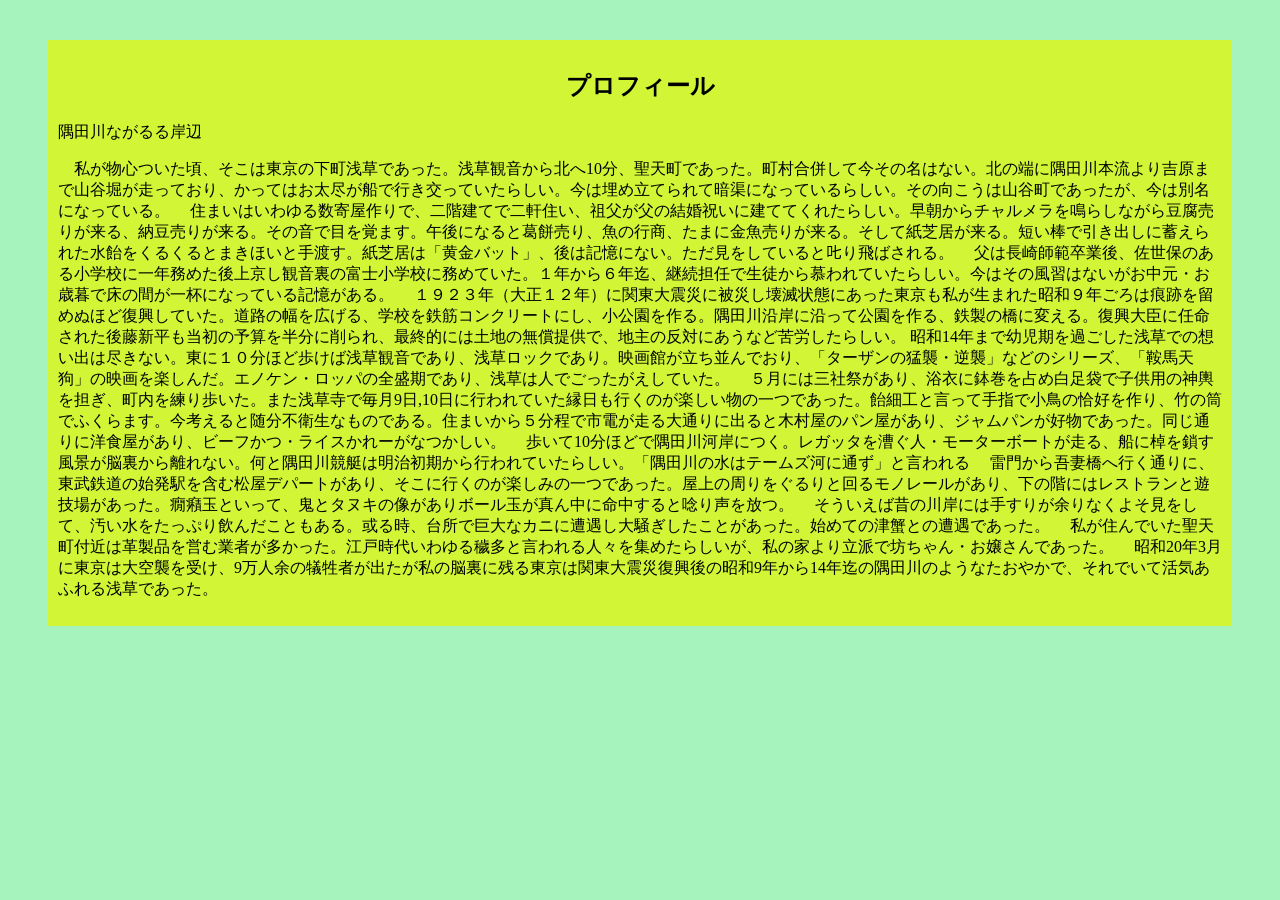
==== profile.html @ c8915d18 "〇〇を追加" ====
<!DOCTYPE html>
<html lang="ja">
<head>
    <meta charset="UTF-8">
    <meta name="viewport" content="width=device-width, initial-scale=1.0">
    <title>自己紹介</title>
    <link rel="stylesheet" href="style.css">

</head>
<body>
    <main>
        <h2>プロフィール</h2>
         <p>隅田川ながるる岸辺</p>

　私が物心ついた頃、そこは東京の下町浅草であった。浅草観音から北へ10分、聖天町であった。町村合併して今その名はない。北の端に隅田川本流より吉原まで山谷堀が走っており、かってはお太尽が船で行き交っていたらしい。今は埋め立てられて暗渠になっているらしい。その向こうは山谷町であったが、今は別名になっている。
　住まいはいわゆる数寄屋作りで、二階建てで二軒住い、祖父が父の結婚祝いに建ててくれたらしい。早朝からチャルメラを鳴らしながら豆腐売りが来る、納豆売りが来る。その音で目を覚ます。午後になると葛餅売り、魚の行商、たまに金魚売りが来る。そして紙芝居が来る。短い棒で引き出しに蓄えられた水飴をくるくるとまきほいと手渡す。紙芝居は「黄金バット」、後は記憶にない。ただ見をしていると𠮟り飛ばされる。
　父は長崎師範卒業後、佐世保のある小学校に一年務めた後上京し観音裏の富士小学校に務めていた。１年から６年迄、継続担任で生徒から慕われていたらしい。今はその風習はないがお中元・お歳暮で床の間が一杯になっている記憶がある。
　１９２３年（大正１２年）に関東大震災に被災し壊滅状態にあった東京も私が生まれた昭和９年ごろは痕跡を留めぬほど復興していた。道路の幅を広げる、学校を鉄筋コンクリートにし、小公園を作る。隅田川沿岸に沿って公園を作る、鉄製の橋に変える。復興大臣に任命された後藤新平も当初の予算を半分に削られ、最終的には土地の無償提供で、地主の反対にあうなど苦労したらしい。
昭和14年まで幼児期を過ごした浅草での想い出は尽きない。東に１０分ほど歩けば浅草観音であり、浅草ロックであり。映画館が立ち並んでおり、「ターザンの猛襲・逆襲」などのシリーズ、「鞍馬天狗」の映画を楽しんだ。エノケン・ロッパの全盛期であり、浅草は人でごったがえしていた。
　５月には三社祭があり、浴衣に鉢巻を占め白足袋で子供用の神輿を担ぎ、町内を練り歩いた。また浅草寺で毎月9日,10日に行われていた縁日も行くのが楽しい物の一つであった。飴細工と言って手指で小鳥の恰好を作り、竹の筒でふくらます。今考えると随分不衛生なものである。住まいから５分程で市電が走る大通りに出ると木村屋のパン屋があり、ジャムパンが好物であった。同じ通りに洋食屋があり、ビーフかつ・ライスかれーがなつかしい。
　歩いて10分ほどで隅田川河岸につく。レガッタを漕ぐ人・モーターボートが走る、船に棹を鎖す風景が脳裏から離れない。何と隅田川競艇は明治初期から行われていたらしい。「隅田川の水はテームズ河に通ず」と言われる
　雷門から吾妻橋へ行く通りに、東武鉄道の始発駅を含む松屋デパートがあり、そこに行くのが楽しみの一つであった。屋上の周りをぐるりと回るモノレールがあり、下の階にはレストランと遊技場があった。癇癪玉といって、鬼とタヌキの像がありボール玉が真ん中に命中すると唸り声を放つ。
　そういえば昔の川岸には手すりが余りなくよそ見をして、汚い水をたっぷり飲んだこともある。或る時、台所で巨大なカニに遭遇し大騒ぎしたことがあった。始めての津蟹との遭遇であった。
　私が住んでいた聖天町付近は革製品を営む業者が多かった。江戸時代いわゆる穢多と言われる人々を集めたらしいが、私の家より立派で坊ちゃん・お嬢さんであった。
　昭和20年3月に東京は大空襲を受け、9万人余の犠牲者が出たが私の脳裏に残る東京は関東大震災復興後の昭和9年から14年迄の隅田川のようなたおやかで、それでいて活気あふれる浅草であった。<br></p> 

    </main>
</body>
</html>
---- style.css ----
body{
    background-color: rgb(167, 243, 190);
   
}

header{
    background-color: rgb(182, 245, 255);
    border: 5px solid rgb(0, 0, 0);
    margin-bottom: 10px;
     display: flex;
     justify-content: center; /* 水平方向の中央寄せ */
     align-items: center;    /* 垂直方向の中央寄せ */
}
footer{
    background-color: rgb(98, 75, 231);
    border: 5px solid rgb(0, 0, 0);
    color: rgb(255, 255, 255);
    text-align:center;
    margin-top: 10px;
}
footer>h4{
    background-color: none;
    background-color: rgb(98, 75, 231);
    
}
.container {
    width: 100%;
    height: 300px;
    display: flex;
    flex-direction: row-reverse;
  }
  .body {
    width: 48%;
    background-color: rgb(210, 245, 54);
    margin: 0px 10px 0px 10px;
    border: 5px solid rgb(0, 0, 0);
   }
  .topcontent {
      //text-align: center;
  }
  .bottomcontent {
    //background-color: rgb(250, 116, 149);
  }
  .side {
    width: 20%;
    background-color: pink;
    border: 5px solid rgb(0, 0, 0);
  }
  .topside{
    background-color: rgb(243, 111, 212);
    
  }
  .bottomside{
    background-color: rgb(168, 243, 111);
  }
  .leftside {
    width: 30%;
    background-color: rgb(251, 247, 161);
    border: 5px solid rgb(0, 0, 0);
  }
  h1{
    /*background-color: rgb(209, 255, 182);*/
  }
  h4{
    background-color: rgb(210, 245, 54);
  }
  h2{
    background-color: rgb(210, 245, 54);
    text-align: center; /* 水平方向の中央寄せ */
  }
  main{
    background-color: rgb(210, 245, 54);
    
    margin: 40px;
    padding: 10px;
  }
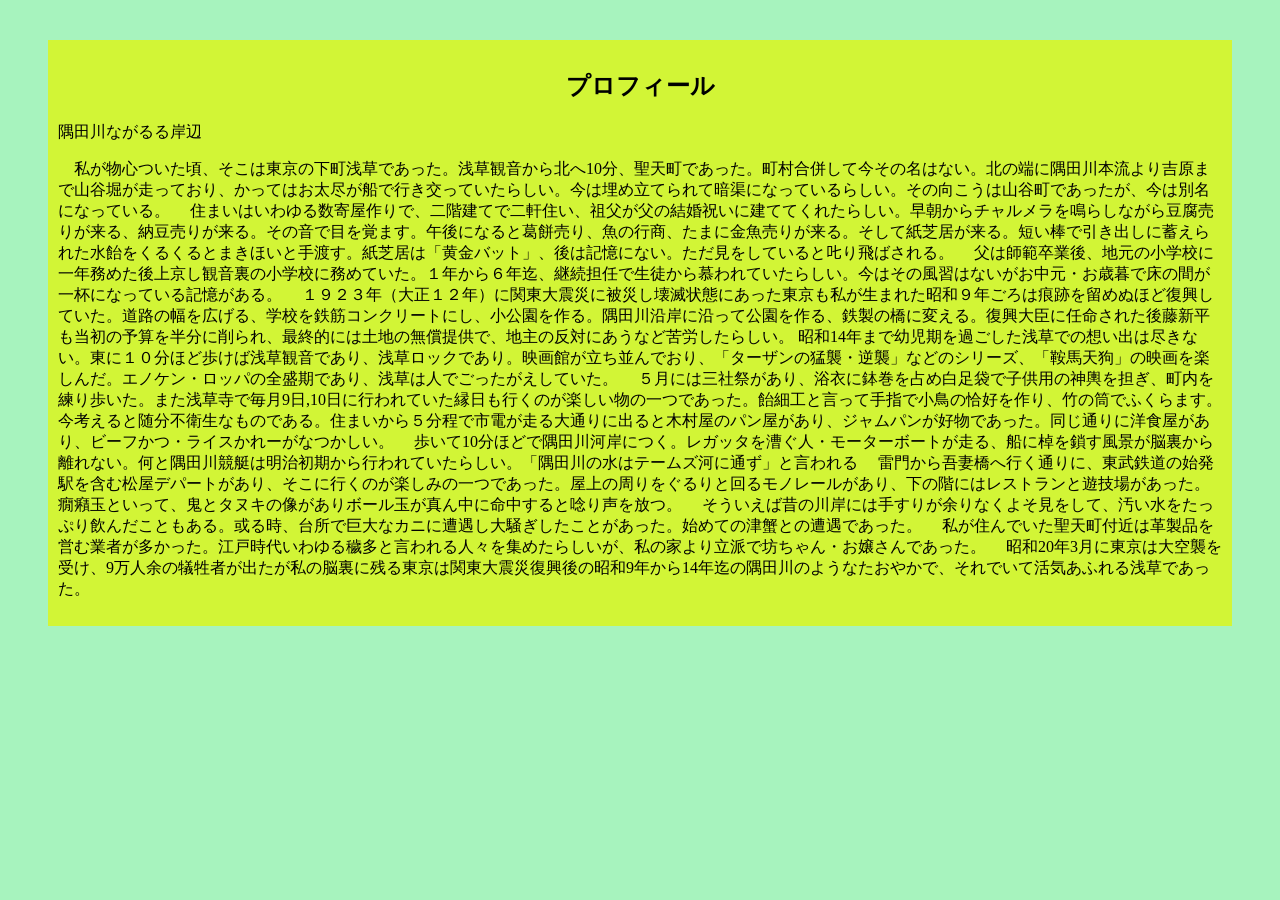
==== commit c6393797: "〇〇を追加" ====
--- a/profile.html
+++ b/profile.html
@@ -14,7 +14,7 @@
 
 　私が物心ついた頃、そこは東京の下町浅草であった。浅草観音から北へ10分、聖天町であった。町村合併して今その名はない。北の端に隅田川本流より吉原まで山谷堀が走っており、かってはお太尽が船で行き交っていたらしい。今は埋め立てられて暗渠になっているらしい。その向こうは山谷町であったが、今は別名になっている。
 　住まいはいわゆる数寄屋作りで、二階建てで二軒住い、祖父が父の結婚祝いに建ててくれたらしい。早朝からチャルメラを鳴らしながら豆腐売りが来る、納豆売りが来る。その音で目を覚ます。午後になると葛餅売り、魚の行商、たまに金魚売りが来る。そして紙芝居が来る。短い棒で引き出しに蓄えられた水飴をくるくるとまきほいと手渡す。紙芝居は「黄金バット」、後は記憶にない。ただ見をしていると𠮟り飛ばされる。
-　父は長崎師範卒業後、佐世保のある小学校に一年務めた後上京し観音裏の富士小学校に務めていた。１年から６年迄、継続担任で生徒から慕われていたらしい。今はその風習はないがお中元・お歳暮で床の間が一杯になっている記憶がある。
+　父は師範卒業後、地元の小学校に一年務めた後上京し観音裏の小学校に務めていた。１年から６年迄、継続担任で生徒から慕われていたらしい。今はその風習はないがお中元・お歳暮で床の間が一杯になっている記憶がある。
 　１９２３年（大正１２年）に関東大震災に被災し壊滅状態にあった東京も私が生まれた昭和９年ごろは痕跡を留めぬほど復興していた。道路の幅を広げる、学校を鉄筋コンクリートにし、小公園を作る。隅田川沿岸に沿って公園を作る、鉄製の橋に変える。復興大臣に任命された後藤新平も当初の予算を半分に削られ、最終的には土地の無償提供で、地主の反対にあうなど苦労したらしい。
 昭和14年まで幼児期を過ごした浅草での想い出は尽きない。東に１０分ほど歩けば浅草観音であり、浅草ロックであり。映画館が立ち並んでおり、「ターザンの猛襲・逆襲」などのシリーズ、「鞍馬天狗」の映画を楽しんだ。エノケン・ロッパの全盛期であり、浅草は人でごったがえしていた。
 　５月には三社祭があり、浴衣に鉢巻を占め白足袋で子供用の神輿を担ぎ、町内を練り歩いた。また浅草寺で毎月9日,10日に行われていた縁日も行くのが楽しい物の一つであった。飴細工と言って手指で小鳥の恰好を作り、竹の筒でふくらます。今考えると随分不衛生なものである。住まいから５分程で市電が走る大通りに出ると木村屋のパン屋があり、ジャムパンが好物であった。同じ通りに洋食屋があり、ビーフかつ・ライスかれーがなつかしい。
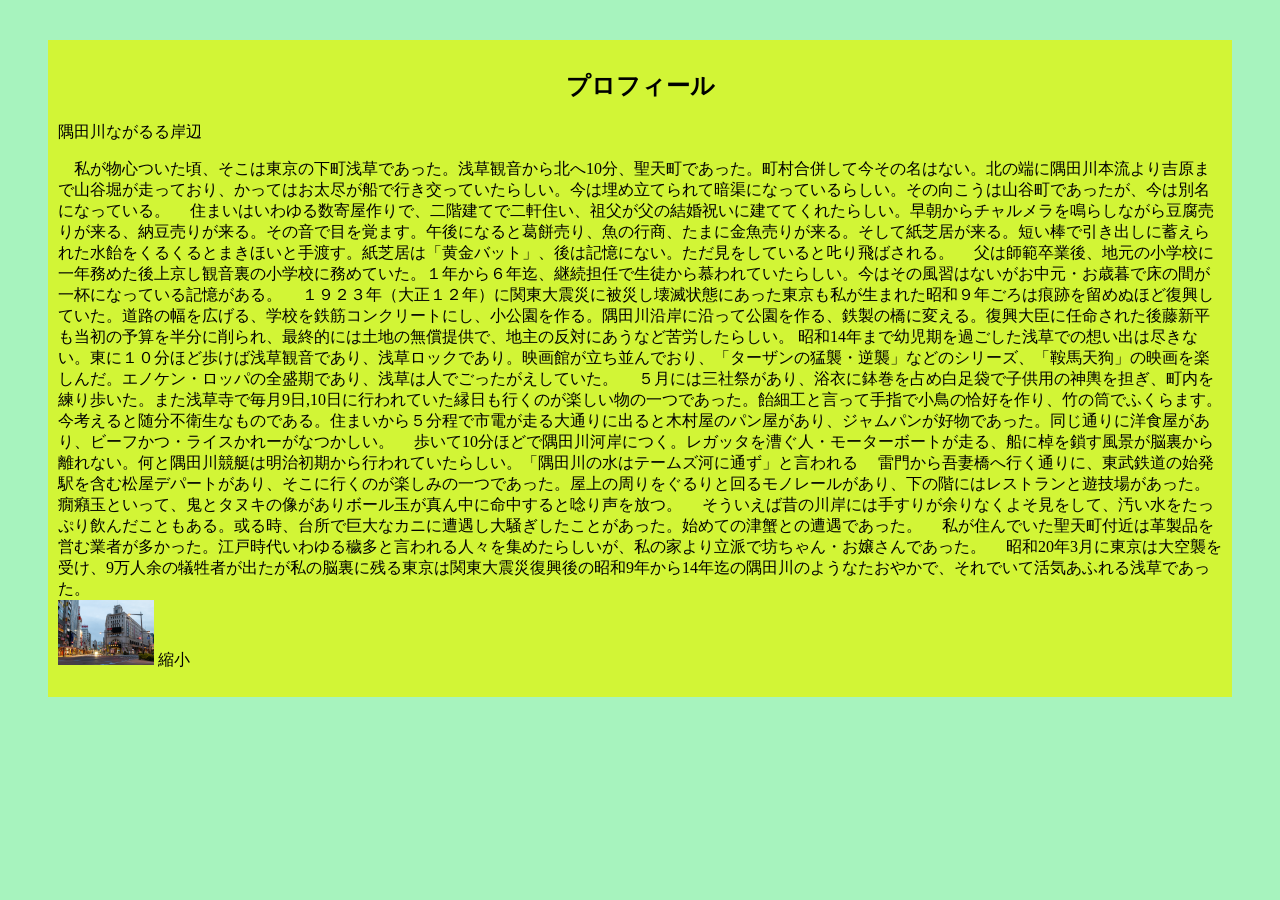
==== commit 10dab50e: "〇〇を追加" ====
--- a/profile.html
+++ b/profile.html
@@ -22,7 +22,9 @@
 　雷門から吾妻橋へ行く通りに、東武鉄道の始発駅を含む松屋デパートがあり、そこに行くのが楽しみの一つであった。屋上の周りをぐるりと回るモノレールがあり、下の階にはレストランと遊技場があった。癇癪玉といって、鬼とタヌキの像がありボール玉が真ん中に命中すると唸り声を放つ。
 　そういえば昔の川岸には手すりが余りなくよそ見をして、汚い水をたっぷり飲んだこともある。或る時、台所で巨大なカニに遭遇し大騒ぎしたことがあった。始めての津蟹との遭遇であった。
 　私が住んでいた聖天町付近は革製品を営む業者が多かった。江戸時代いわゆる穢多と言われる人々を集めたらしいが、私の家より立派で坊ちゃん・お嬢さんであった。
-　昭和20年3月に東京は大空襲を受け、9万人余の犠牲者が出たが私の脳裏に残る東京は関東大震災復興後の昭和9年から14年迄の隅田川のようなたおやかで、それでいて活気あふれる浅草であった。<br></p> 
+　昭和20年3月に東京は大空襲を受け、9万人余の犠牲者が出たが私の脳裏に残る東京は関東大震災復興後の昭和9年から14年迄の隅田川のようなたおやかで、それでいて活気あふれる浅草であった。<br>
+<img src="松屋.jpg" alt="写真" width="96" height="65"> <span>縮小</span>
+</p> 
 
     </main>
 </body>
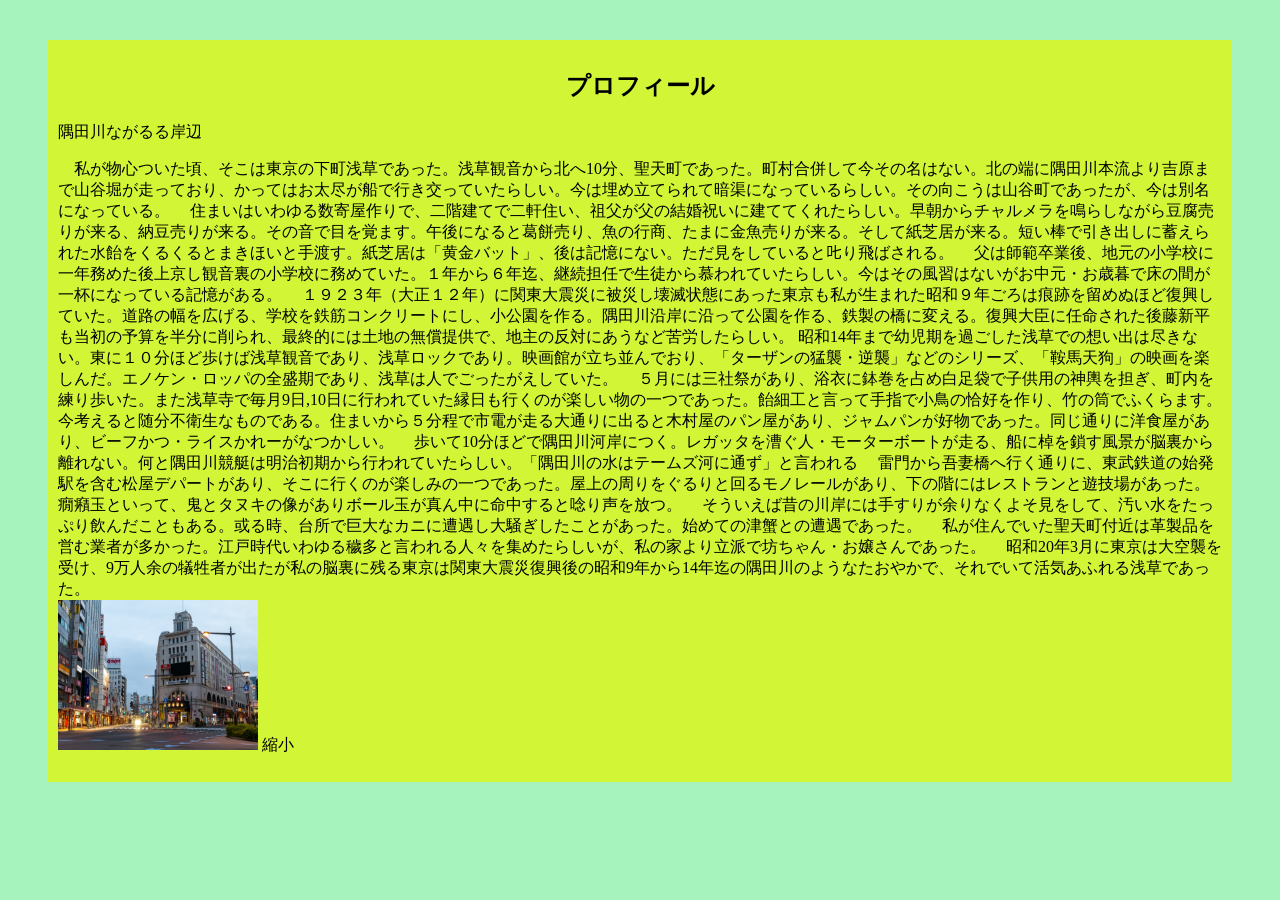
==== commit 4b668f4c: "〇〇を追加" ====
--- a/profile.html
+++ b/profile.html
@@ -23,7 +23,7 @@
 　そういえば昔の川岸には手すりが余りなくよそ見をして、汚い水をたっぷり飲んだこともある。或る時、台所で巨大なカニに遭遇し大騒ぎしたことがあった。始めての津蟹との遭遇であった。
 　私が住んでいた聖天町付近は革製品を営む業者が多かった。江戸時代いわゆる穢多と言われる人々を集めたらしいが、私の家より立派で坊ちゃん・お嬢さんであった。
 　昭和20年3月に東京は大空襲を受け、9万人余の犠牲者が出たが私の脳裏に残る東京は関東大震災復興後の昭和9年から14年迄の隅田川のようなたおやかで、それでいて活気あふれる浅草であった。<br>
-<img src="松屋.jpg" alt="写真" width="96" height="65"> <span>縮小</span>
+<img src="松屋.jpg" alt="写真" width="200" height="150"> <span>縮小</span>
 </p> 
 
     </main>
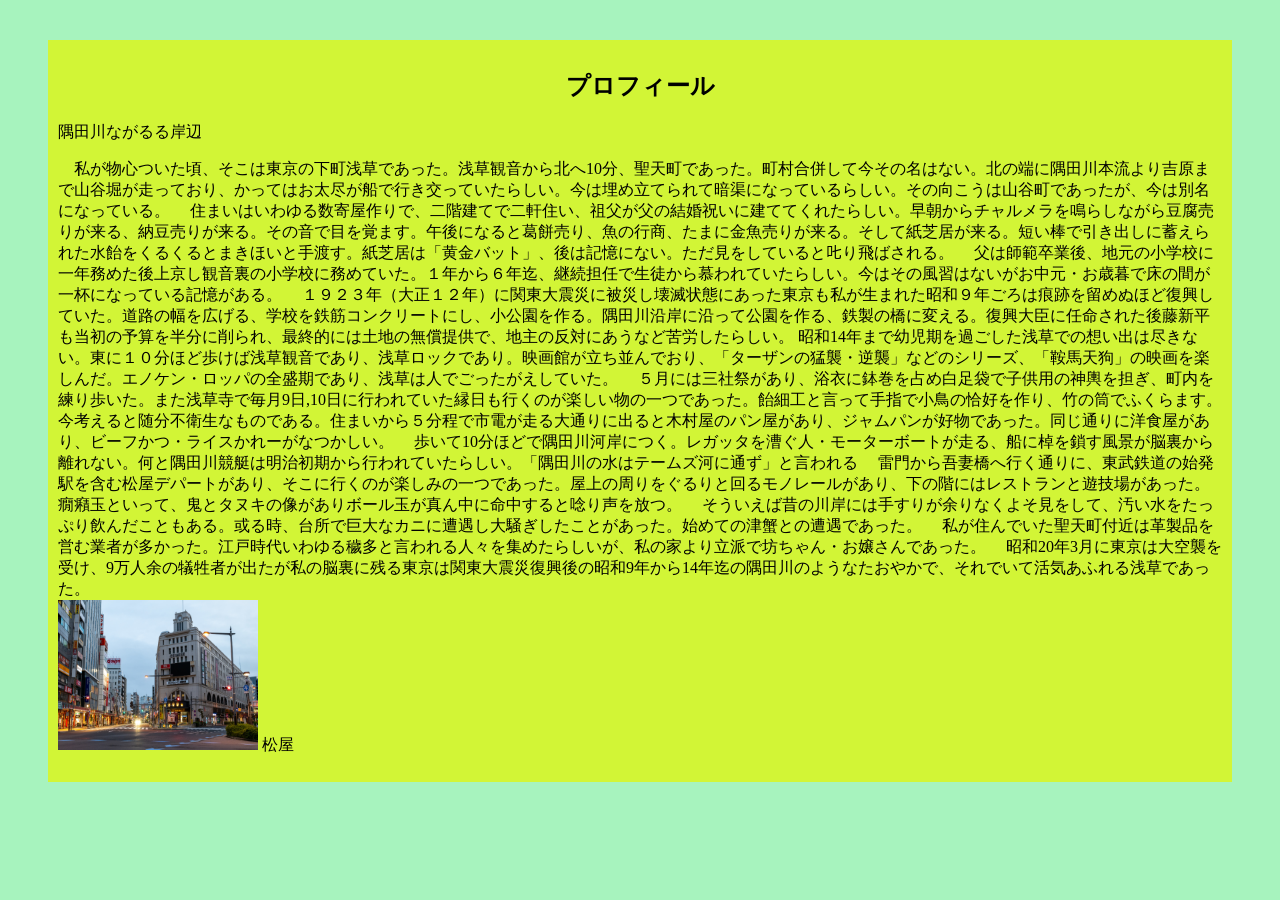
==== commit 7b99391c: "〇〇を追加" ====
--- a/profile.html
+++ b/profile.html
@@ -23,7 +23,7 @@
 　そういえば昔の川岸には手すりが余りなくよそ見をして、汚い水をたっぷり飲んだこともある。或る時、台所で巨大なカニに遭遇し大騒ぎしたことがあった。始めての津蟹との遭遇であった。
 　私が住んでいた聖天町付近は革製品を営む業者が多かった。江戸時代いわゆる穢多と言われる人々を集めたらしいが、私の家より立派で坊ちゃん・お嬢さんであった。
 　昭和20年3月に東京は大空襲を受け、9万人余の犠牲者が出たが私の脳裏に残る東京は関東大震災復興後の昭和9年から14年迄の隅田川のようなたおやかで、それでいて活気あふれる浅草であった。<br>
-<img src="松屋.jpg" alt="写真" width="200" height="150"> <span>縮小</span>
+<img src="松屋.jpg" alt="写真" class="blur-edge" width="200" height="150"> <span>松屋</span>
 </p> 
 
     </main>
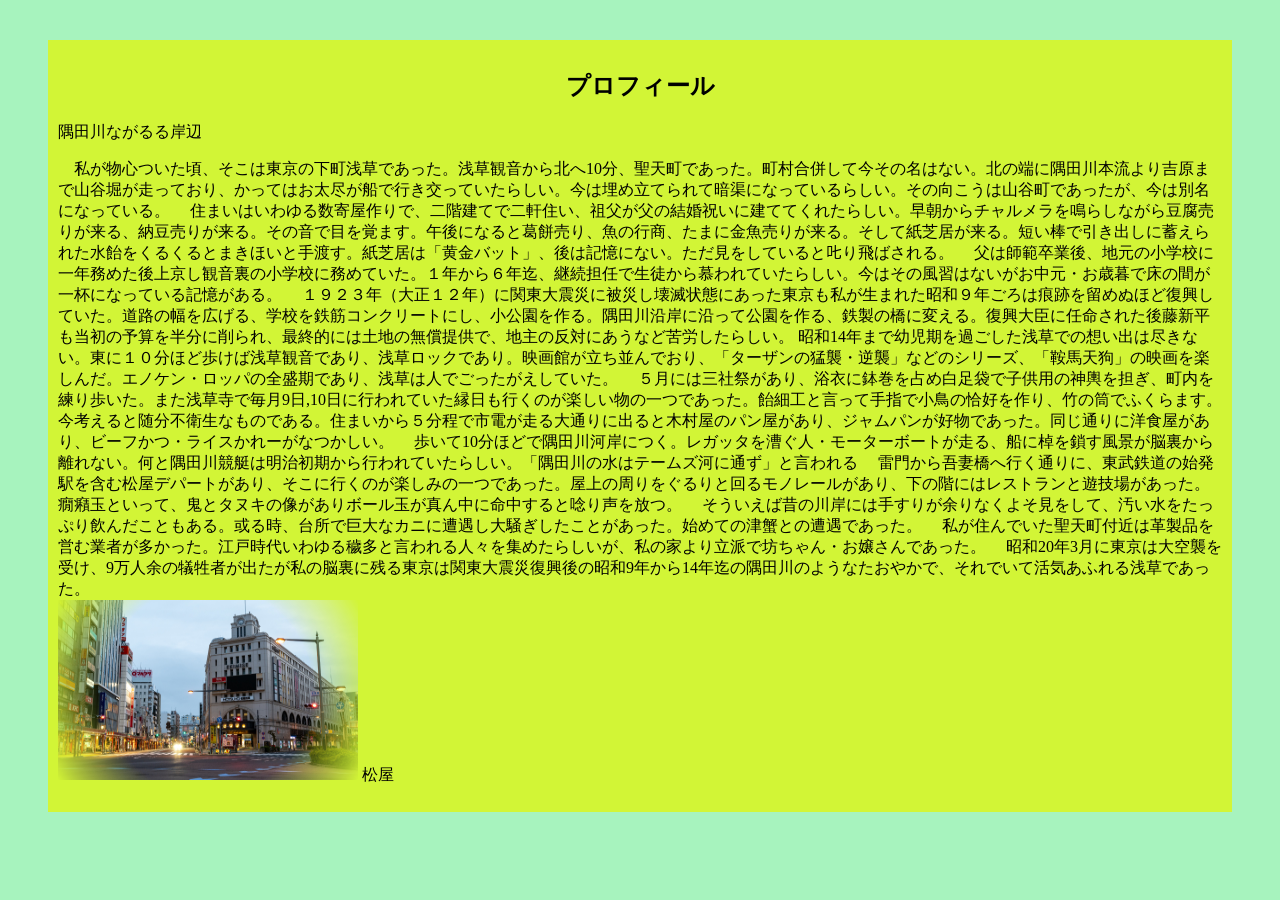
==== commit afcaa540: "〇〇を追加" ====
--- a/profile.html
+++ b/profile.html
@@ -23,7 +23,7 @@
 　そういえば昔の川岸には手すりが余りなくよそ見をして、汚い水をたっぷり飲んだこともある。或る時、台所で巨大なカニに遭遇し大騒ぎしたことがあった。始めての津蟹との遭遇であった。
 　私が住んでいた聖天町付近は革製品を営む業者が多かった。江戸時代いわゆる穢多と言われる人々を集めたらしいが、私の家より立派で坊ちゃん・お嬢さんであった。
 　昭和20年3月に東京は大空襲を受け、9万人余の犠牲者が出たが私の脳裏に残る東京は関東大震災復興後の昭和9年から14年迄の隅田川のようなたおやかで、それでいて活気あふれる浅草であった。<br>
-<img src="松屋.jpg" alt="写真" class="blur-edge" width="200" height="150"> <span>松屋</span>
+<img src="松屋.jpg" alt="写真" class="blur-edge" width="200" height="180"> <span>松屋</span>
 </p> 
 
     </main>
--- a/style.css
+++ b/style.css
@@ -74,6 +74,13 @@
     margin: 40px;
     padding: 10px;
   }
+  .blur-edge {
+    width: 100%;
+    max-width: 300px;
+    /* 縁をぼかすマスク処理 */
+    mask-image: radial-gradient(circle, black 60%, transparent 100%);
+    -webkit-mask-image: radial-gradient(circle, black 60%, transparent 100%);
+  }
 
 
 
@@ -89,3 +96,4 @@
 
 
 
+
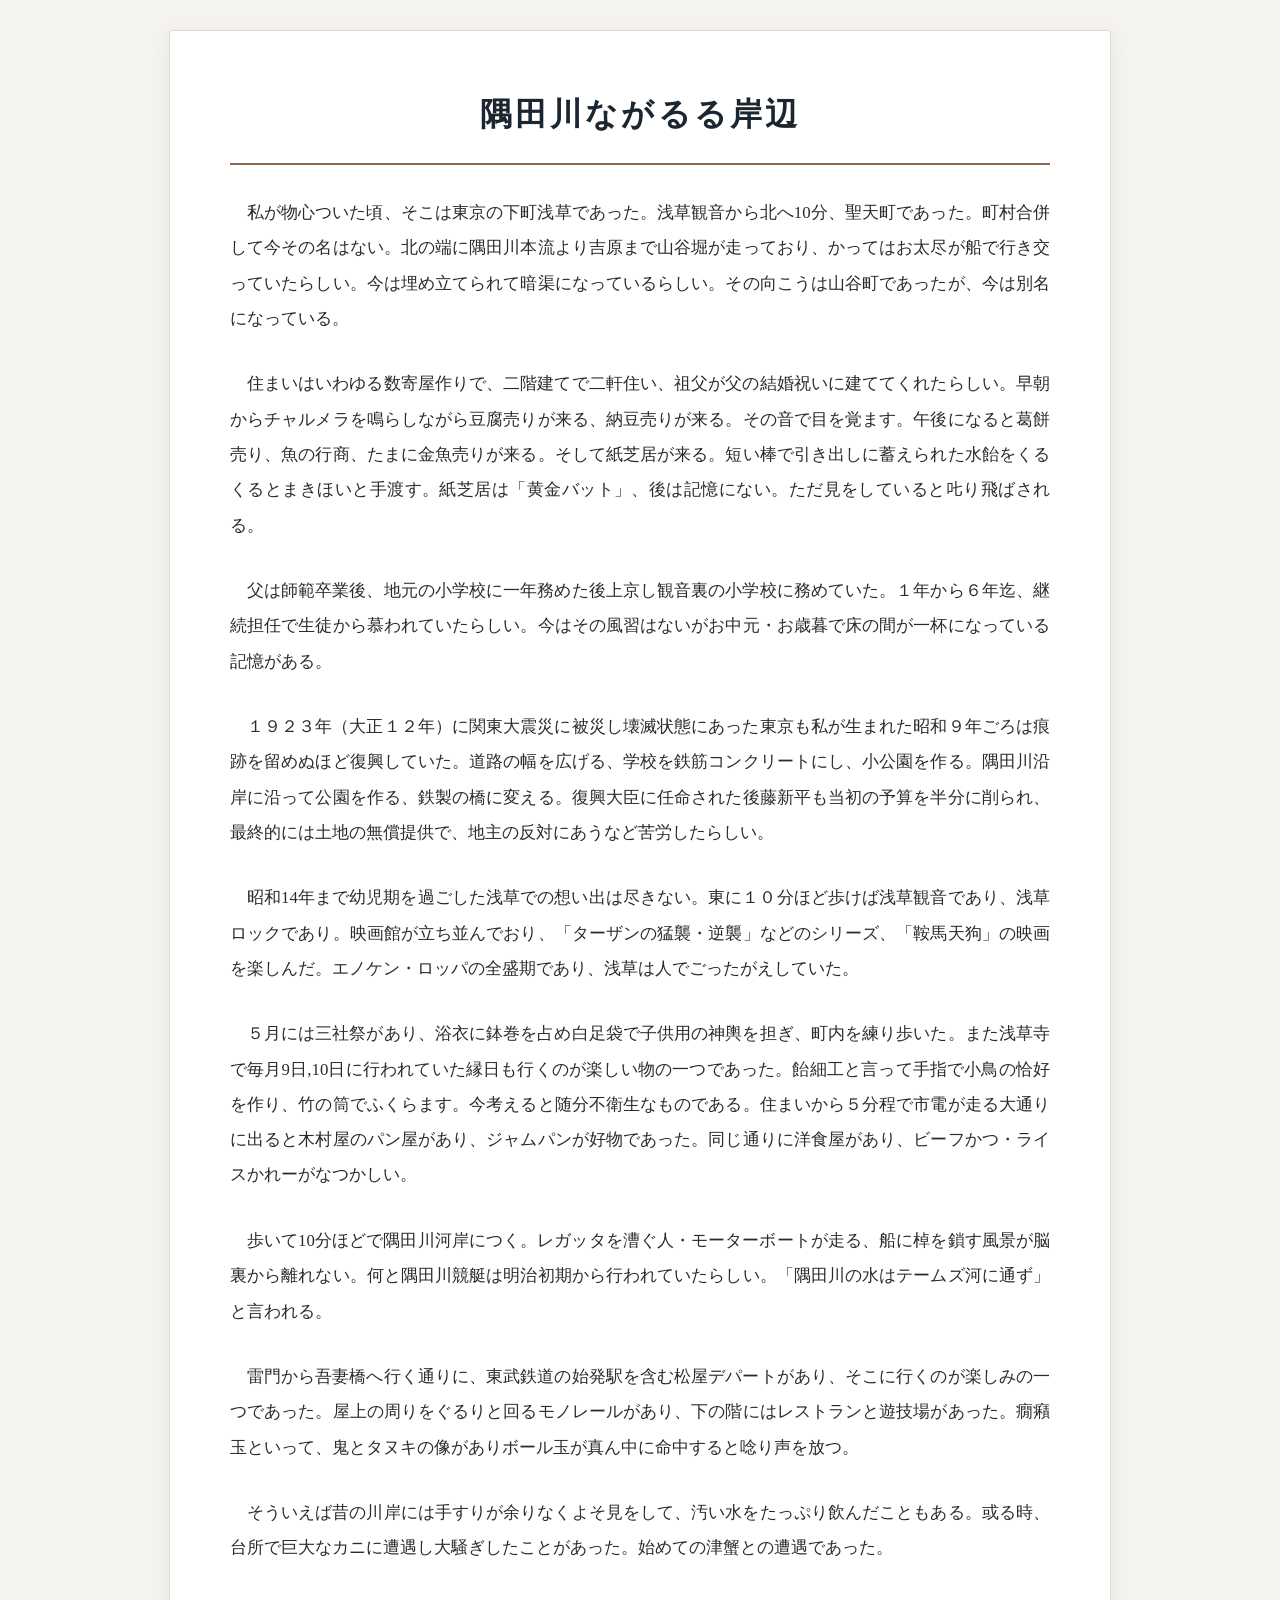
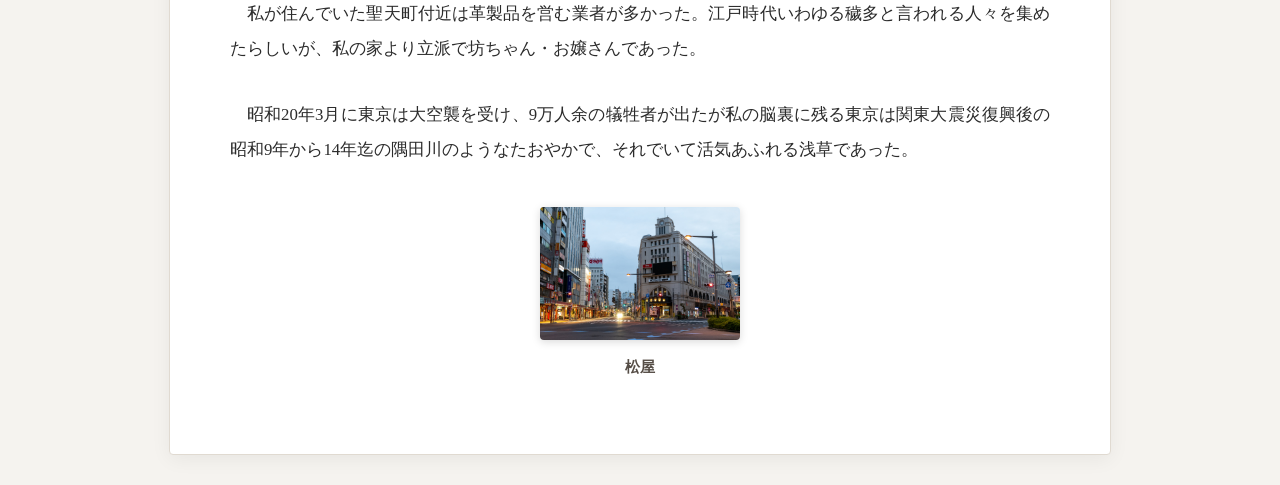
==== commit 5698128e: "随想集の取り込み" ====
--- a/profile.html
+++ b/profile.html
@@ -3,29 +3,106 @@
 <head>
     <meta charset="UTF-8">
     <meta name="viewport" content="width=device-width, initial-scale=1.0">
-    <title>自己紹介</title>
-    <link rel="stylesheet" href="style.css">
-
+    <title>隅田川ながるる岸辺</title>
+    <style>
+        body {
+            font-family: "Yu Mincho", "Mincho", "Hiragino Mincho ProN", "MS PMincho", serif;
+            line-height: 2.1;
+            color: #2b2b2b;
+            background-color: #f5f3ef;
+            margin: 0;
+            padding: 30px 15px;
+        }
+        .container {
+            max-width: 820px;
+            margin: 0 auto;
+            background-color: #ffffff;
+            padding: 50px 60px;
+            border-radius: 4px;
+            box-shadow: 0 4px 20px rgba(0, 0, 0, 0.06);
+            border: 1px solid #e0dad1;
+        }
+        h1 {
+            font-size: 2rem;
+            text-align: center;
+            color: #1c2630;
+            margin-top: 0;
+            margin-bottom: 30px;
+            letter-spacing: 0.1em;
+            border-bottom: 2px solid #8c6a51;
+            padding-bottom: 15px;
+        }
+        p {
+            margin-bottom: 1.8em;
+            text-align: justify;
+            font-size: 1.05rem;
+            text-indent: 1em;
+        }
+        .image-container {
+            text-align: center;
+            margin-top: 40px;
+            margin-bottom: 20px;
+            text-indent: 0;
+        }
+        .image-container img {
+            max-width: 100%;
+            height: auto;
+            border-radius: 4px;
+            box-shadow: 0 2px 8px rgba(0, 0, 0, 0.15);
+            display: block;
+            margin: 0 auto 10px;
+        }
+        .image-container .caption {
+            font-size: 0.95rem;
+            color: #554d46;
+            font-weight: bold;
+        }
+        /* ぼかしエフェクト（クラス指定用） */
+        .blur-edge {
+            border-radius: 6px;
+        }
+        @media (max-width: 600px) {
+            .container {
+                padding: 30px 20px;
+            }
+            h1 {
+                font-size: 1.5rem;
+            }
+        }
+    </style>
 </head>
 <body>
-    <main>
-        <h2>プロフィール</h2>
-         <p>隅田川ながるる岸辺</p>
 
-　私が物心ついた頃、そこは東京の下町浅草であった。浅草観音から北へ10分、聖天町であった。町村合併して今その名はない。北の端に隅田川本流より吉原まで山谷堀が走っており、かってはお太尽が船で行き交っていたらしい。今は埋め立てられて暗渠になっているらしい。その向こうは山谷町であったが、今は別名になっている。
-　住まいはいわゆる数寄屋作りで、二階建てで二軒住い、祖父が父の結婚祝いに建ててくれたらしい。早朝からチャルメラを鳴らしながら豆腐売りが来る、納豆売りが来る。その音で目を覚ます。午後になると葛餅売り、魚の行商、たまに金魚売りが来る。そして紙芝居が来る。短い棒で引き出しに蓄えられた水飴をくるくるとまきほいと手渡す。紙芝居は「黄金バット」、後は記憶にない。ただ見をしていると𠮟り飛ばされる。
-　父は師範卒業後、地元の小学校に一年務めた後上京し観音裏の小学校に務めていた。１年から６年迄、継続担任で生徒から慕われていたらしい。今はその風習はないがお中元・お歳暮で床の間が一杯になっている記憶がある。
-　１９２３年（大正１２年）に関東大震災に被災し壊滅状態にあった東京も私が生まれた昭和９年ごろは痕跡を留めぬほど復興していた。道路の幅を広げる、学校を鉄筋コンクリートにし、小公園を作る。隅田川沿岸に沿って公園を作る、鉄製の橋に変える。復興大臣に任命された後藤新平も当初の予算を半分に削られ、最終的には土地の無償提供で、地主の反対にあうなど苦労したらしい。
-昭和14年まで幼児期を過ごした浅草での想い出は尽きない。東に１０分ほど歩けば浅草観音であり、浅草ロックであり。映画館が立ち並んでおり、「ターザンの猛襲・逆襲」などのシリーズ、「鞍馬天狗」の映画を楽しんだ。エノケン・ロッパの全盛期であり、浅草は人でごったがえしていた。
-　５月には三社祭があり、浴衣に鉢巻を占め白足袋で子供用の神輿を担ぎ、町内を練り歩いた。また浅草寺で毎月9日,10日に行われていた縁日も行くのが楽しい物の一つであった。飴細工と言って手指で小鳥の恰好を作り、竹の筒でふくらます。今考えると随分不衛生なものである。住まいから５分程で市電が走る大通りに出ると木村屋のパン屋があり、ジャムパンが好物であった。同じ通りに洋食屋があり、ビーフかつ・ライスかれーがなつかしい。
-　歩いて10分ほどで隅田川河岸につく。レガッタを漕ぐ人・モーターボートが走る、船に棹を鎖す風景が脳裏から離れない。何と隅田川競艇は明治初期から行われていたらしい。「隅田川の水はテームズ河に通ず」と言われる
-　雷門から吾妻橋へ行く通りに、東武鉄道の始発駅を含む松屋デパートがあり、そこに行くのが楽しみの一つであった。屋上の周りをぐるりと回るモノレールがあり、下の階にはレストランと遊技場があった。癇癪玉といって、鬼とタヌキの像がありボール玉が真ん中に命中すると唸り声を放つ。
-　そういえば昔の川岸には手すりが余りなくよそ見をして、汚い水をたっぷり飲んだこともある。或る時、台所で巨大なカニに遭遇し大騒ぎしたことがあった。始めての津蟹との遭遇であった。
-　私が住んでいた聖天町付近は革製品を営む業者が多かった。江戸時代いわゆる穢多と言われる人々を集めたらしいが、私の家より立派で坊ちゃん・お嬢さんであった。
-　昭和20年3月に東京は大空襲を受け、9万人余の犠牲者が出たが私の脳裏に残る東京は関東大震災復興後の昭和9年から14年迄の隅田川のようなたおやかで、それでいて活気あふれる浅草であった。<br>
-<img src="松屋.jpg" alt="写真" class="blur-edge" width="200" height="180"> <span>松屋</span>
-</p> 
+<div class="container">
+    <h1>隅田川ながるる岸辺</h1>
 
-    </main>
+    <p>私が物心ついた頃、そこは東京の下町浅草であった。浅草観音から北へ10分、聖天町であった。町村合併して今その名はない。北の端に隅田川本流より吉原まで山谷堀が走っており、かってはお太尽が船で行き交っていたらしい。今は埋め立てられて暗渠になっているらしい。その向こうは山谷町であったが、今は別名になっている。</p>
+
+    <p>住まいはいわゆる数寄屋作りで、二階建てで二軒住い、祖父が父の結婚祝いに建ててくれたらしい。早朝からチャルメラを鳴らしながら豆腐売りが来る、納豆売りが来る。その音で目を覚ます。午後になると葛餅売り、魚の行商、たまに金魚売りが来る。そして紙芝居が来る。短い棒で引き出しに蓄えられた水飴をくるくるとまきほいと手渡す。紙芝居は「黄金バット」、後は記憶にない。ただ見をしていると𠮟り飛ばされる。</p>
+
+    <p>父は師範卒業後、地元の小学校に一年務めた後上京し観音裏の小学校に務めていた。１年から６年迄、継続担任で生徒から慕われていたらしい。今はその風習はないがお中元・お歳暮で床の間が一杯になっている記憶がある。</p>
+
+    <p>１９２３年（大正１２年）に関東大震災に被災し壊滅状態にあった東京も私が生まれた昭和９年ごろは痕跡を留めぬほど復興していた。道路の幅を広げる、学校を鉄筋コンクリートにし、小公園を作る。隅田川沿岸に沿って公園を作る、鉄製の橋に変える。復興大臣に任命された後藤新平も当初の予算を半分に削られ、最終的には土地の無償提供で、地主の反対にあうなど苦労したらしい。</p>
+
+    <p>昭和14年まで幼児期を過ごした浅草での想い出は尽きない。東に１０分ほど歩けば浅草観音であり、浅草ロックであり。映画館が立ち並んでおり、「ターザンの猛襲・逆襲」などのシリーズ、「鞍馬天狗」の映画を楽しんだ。エノケン・ロッパの全盛期であり、浅草は人でごったがえしていた。</p>
+
+    <p>５月には三社祭があり、浴衣に鉢巻を占め白足袋で子供用の神輿を担ぎ、町内を練り歩いた。また浅草寺で毎月9日,10日に行われていた縁日も行くのが楽しい物の一つであった。飴細工と言って手指で小鳥の恰好を作り、竹の筒でふくらます。今考えると随分不衛生なものである。住まいから５分程で市電が走る大通りに出ると木村屋のパン屋があり、ジャムパンが好物であった。同じ通りに洋食屋があり、ビーフかつ・ライスかれーがなつかしい。</p>
+
+    <p>歩いて10分ほどで隅田川河岸につく。レガッタを漕ぐ人・モーターボートが走る、船に棹を鎖す風景が脳裏から離れない。何と隅田川競艇は明治初期から行われていたらしい。「隅田川の水はテームズ河に通ず」と言われる。</p>
+
+    <p>雷門から吾妻橋へ行く通りに、東武鉄道の始発駅を含む松屋デパートがあり、そこに行くのが楽しみの一つであった。屋上の周りをぐるりと回るモノレールがあり、下の階にはレストランと遊技場があった。癇癪玉といって、鬼とタヌキの像がありボール玉が真ん中に命中すると唸り声を放つ。</p>
+
+    <p>そういえば昔の川岸には手すりが余りなくよそ見をして、汚い水をたっぷり飲んだこともある。或る時、台所で巨大なカニに遭遇し大騒ぎしたことがあった。始めての津蟹との遭遇であった。</p>
+
+    <p>私が住んでいた聖天町付近は革製品を営む業者が多かった。江戸時代いわゆる穢多と言われる人々を集めたらしいが、私の家より立派で坊ちゃん・お嬢さんであった。</p>
+
+    <p>昭和20年3月に東京は大空襲を受け、9万人余の犠牲者が出たが私の脳裏に残る東京は関東大震災復興後の昭和9年から14年迄の隅田川のようなたおやかで、それでいて活気あふれる浅草であった。</p>
+
+    <div class="image-container">
+        <img src="松屋.jpg" alt="写真" class="blur-edge" width="200" height="180">
+        <span class="caption">松屋</span>
+    </div>
+</div>
+
 </body>
 </html>
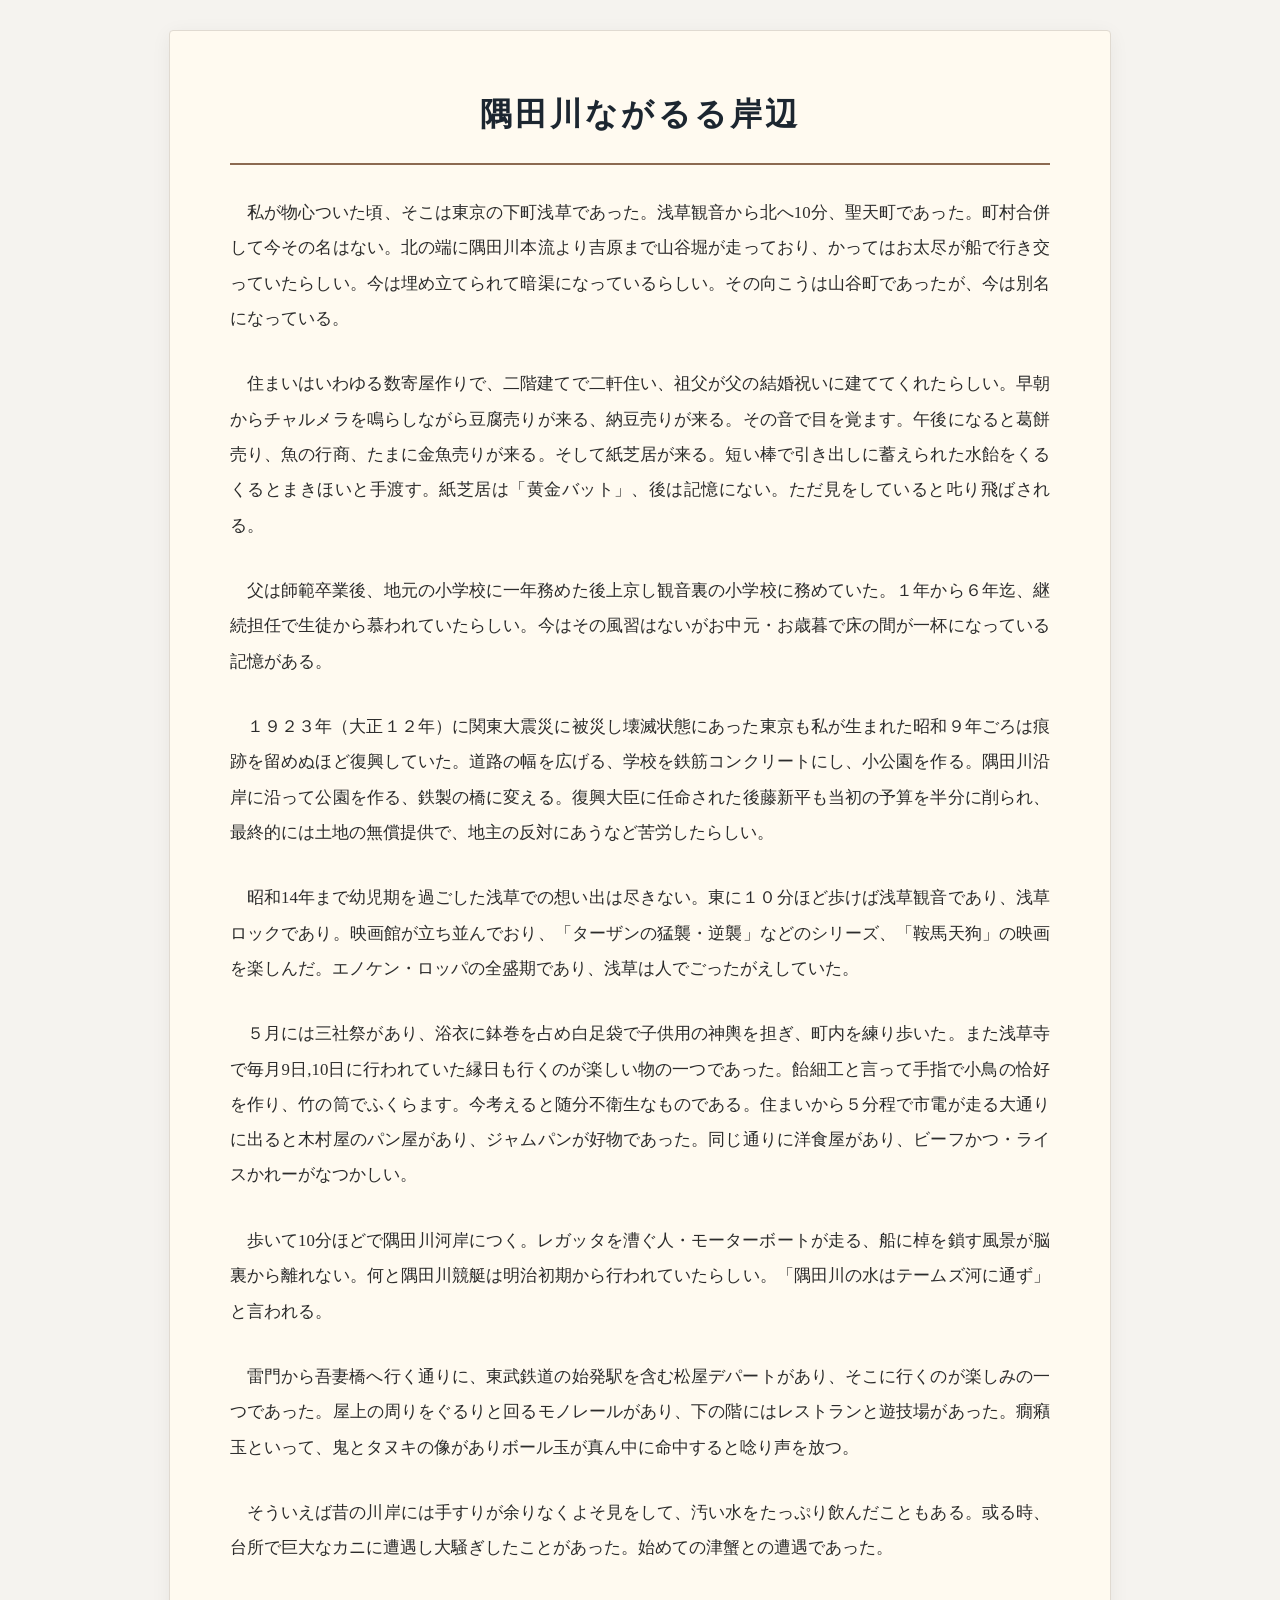
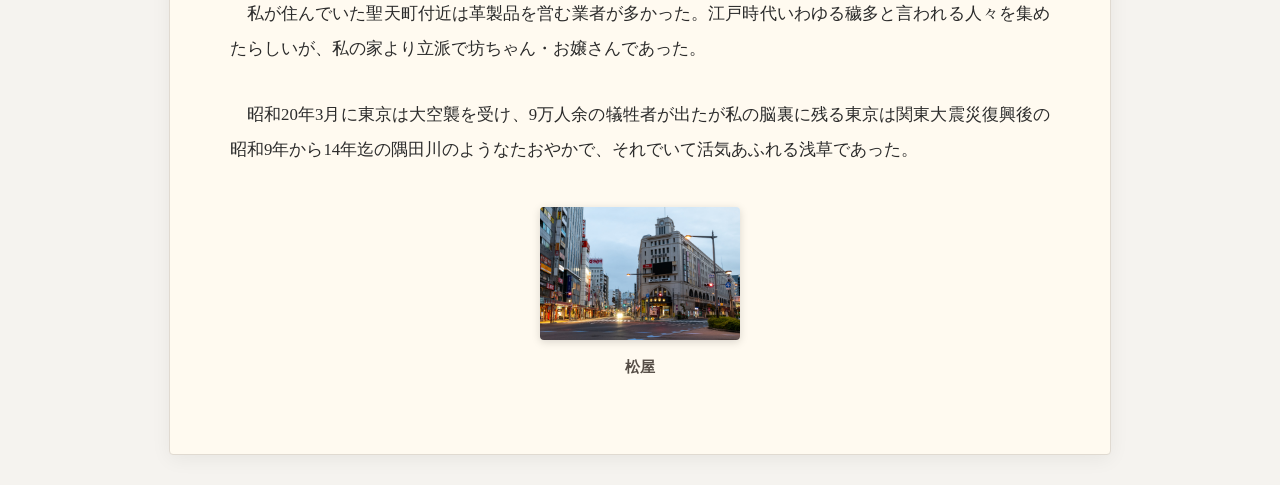
==== commit 122ee14f: "profile背景色変更" ====
--- a/profile.html
+++ b/profile.html
@@ -16,7 +16,7 @@
         .container {
             max-width: 820px;
             margin: 0 auto;
-            background-color: #ffffff;
+            background-color: #fffaf0;
             padding: 50px 60px;
             border-radius: 4px;
             box-shadow: 0 4px 20px rgba(0, 0, 0, 0.06);
